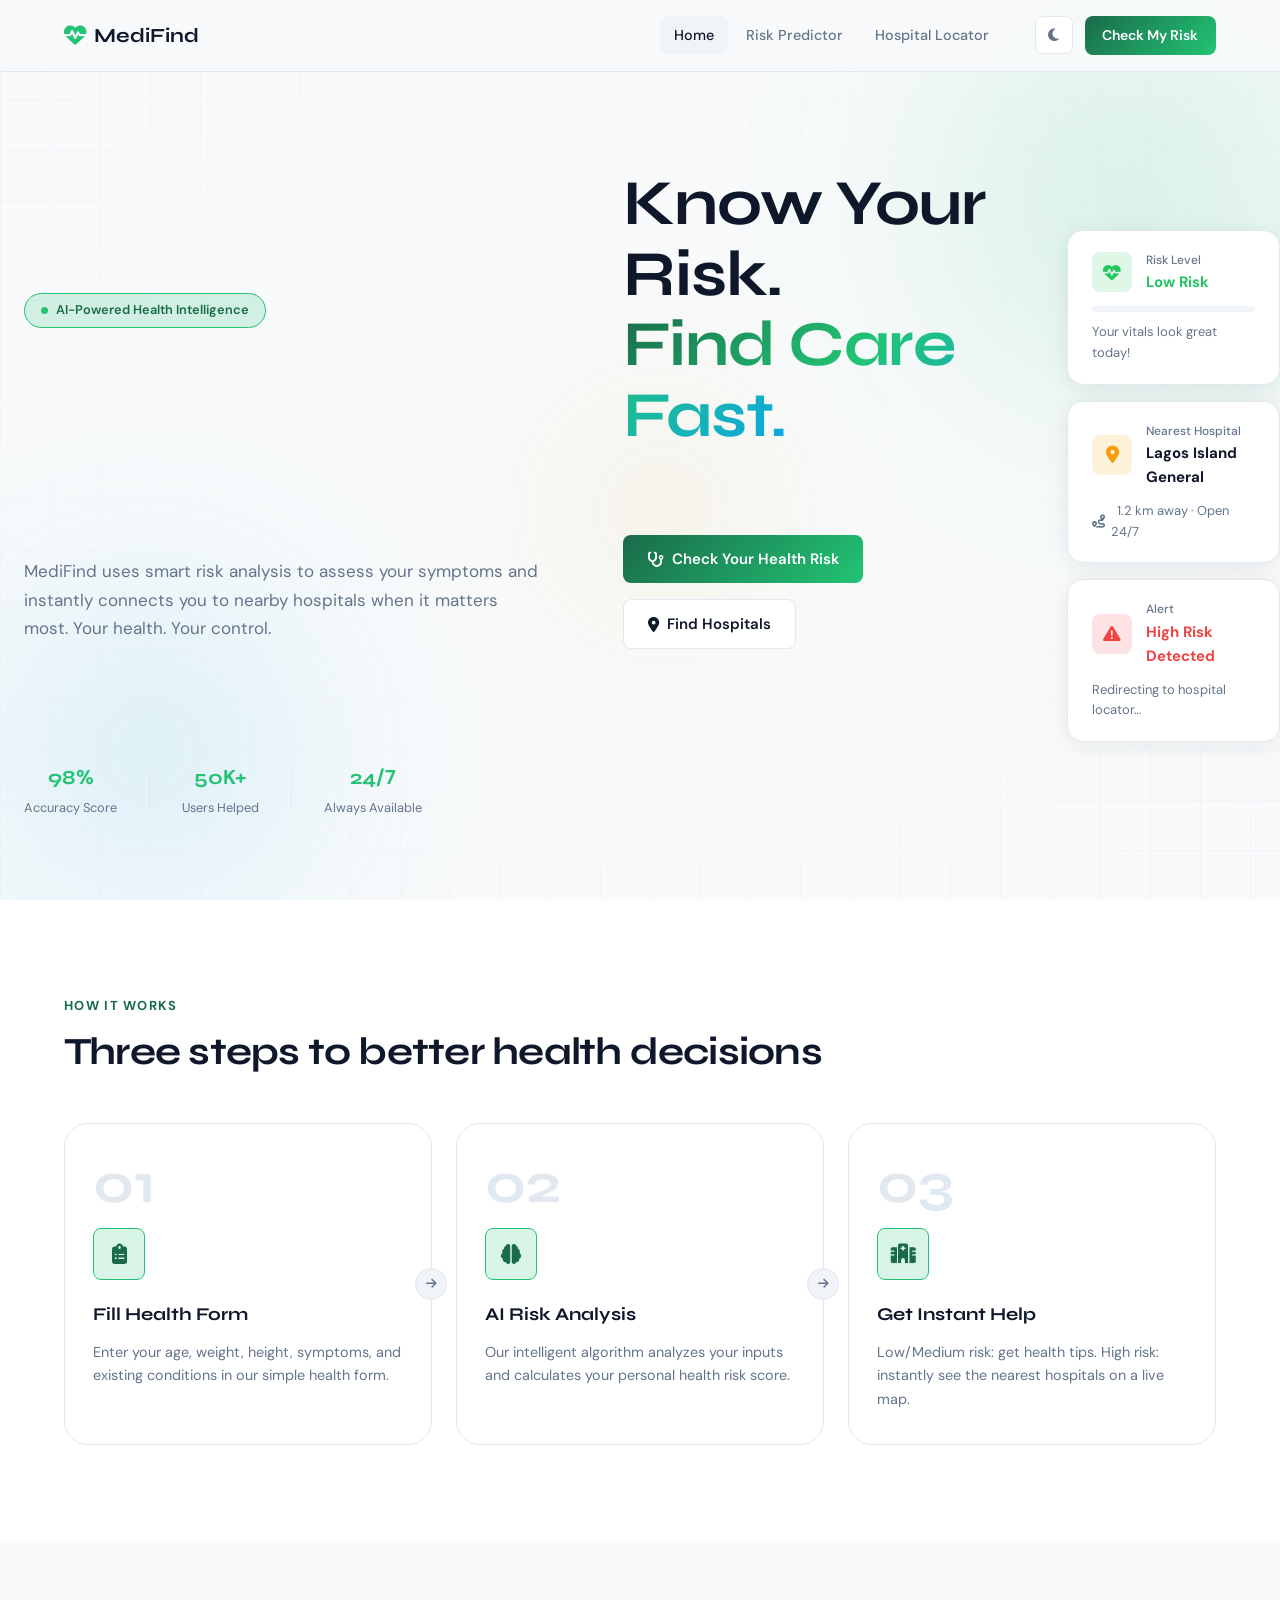
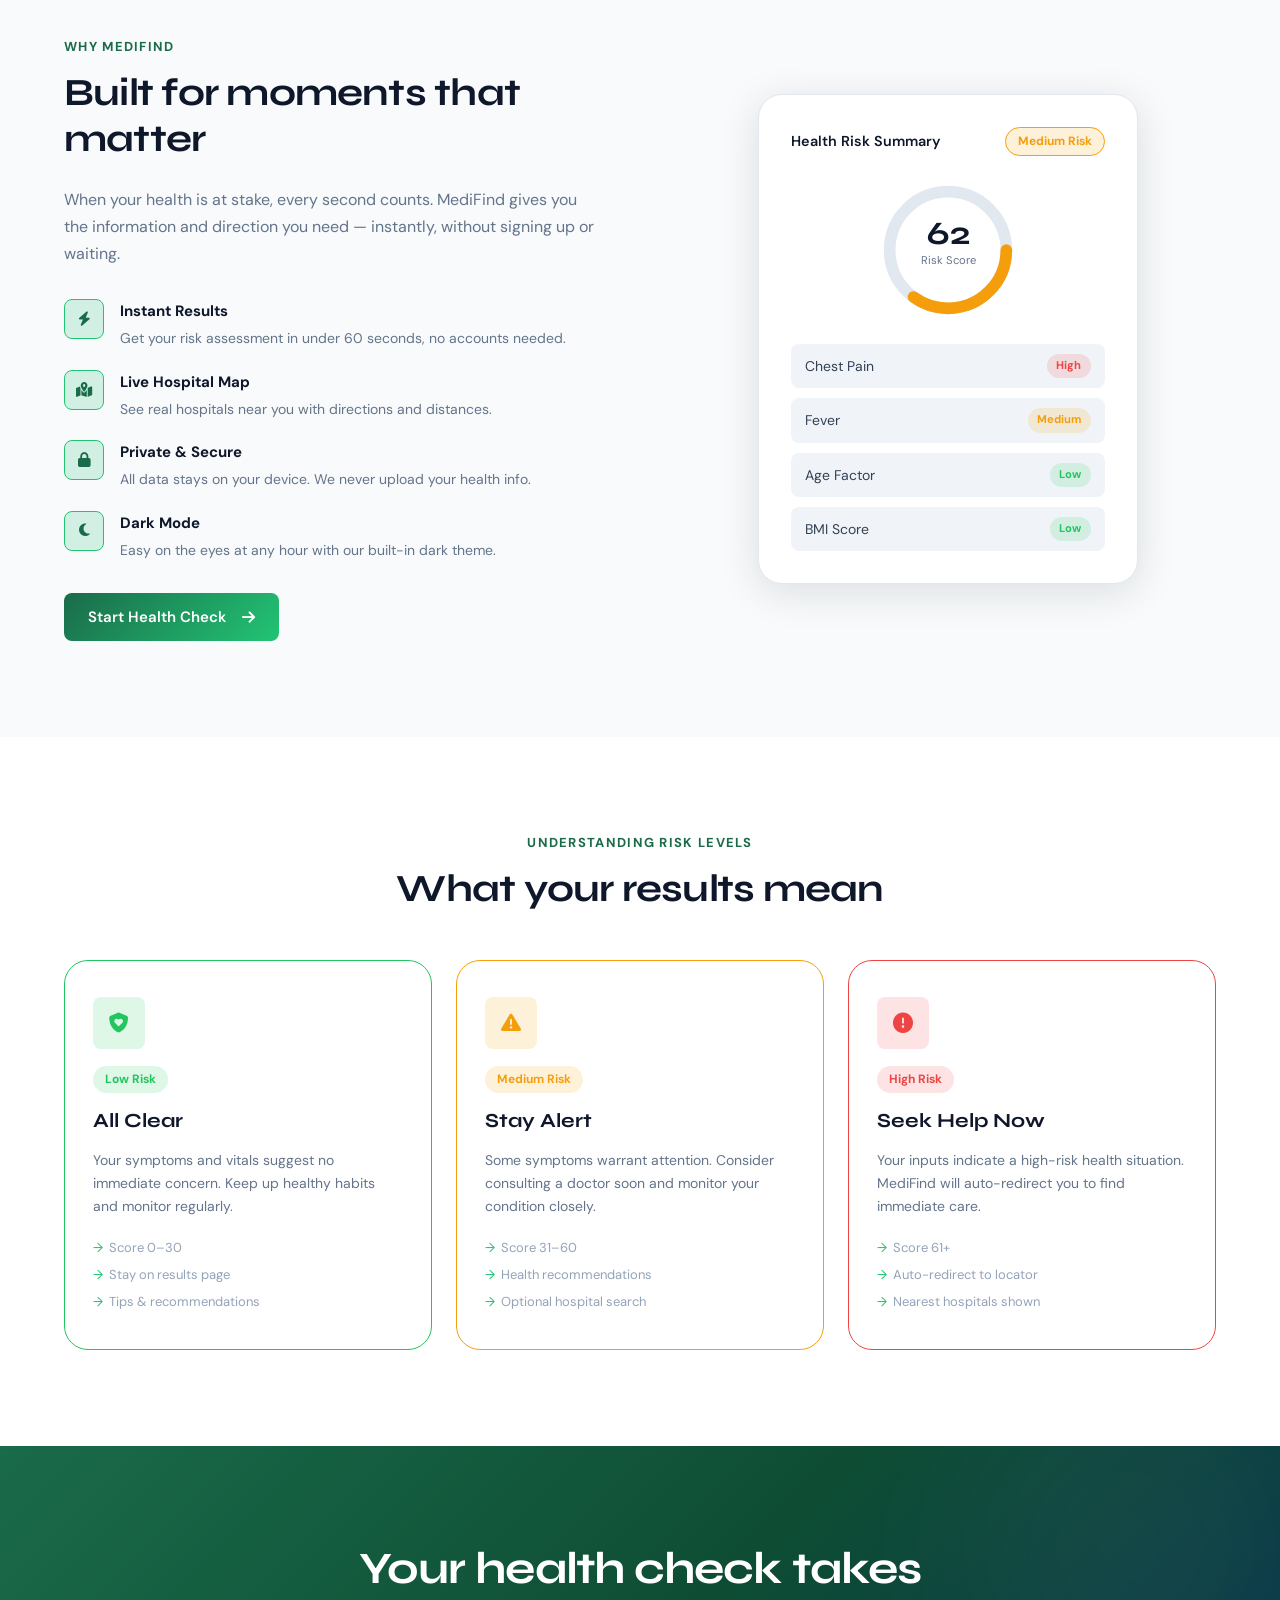
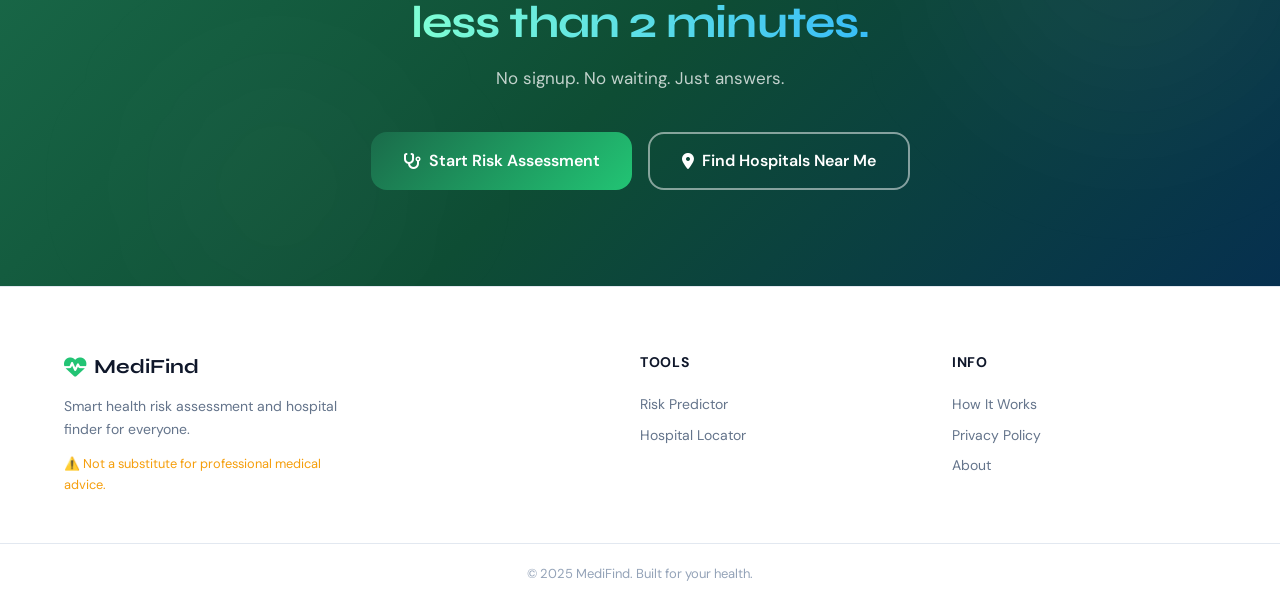
==== index.html @ 3f75335e "initial commit" ====
<!DOCTYPE html>
<html lang="en">
<head>
  <meta charset="UTF-8" />
  <meta name="viewport" content="width=device-width, initial-scale=1.0"/>
  <title>MediFind — Know Your Risk. Find Care Fast.</title>
  <link rel="shortcut icon" href="./assets/heart.svg" type="image/x-icon">
  <link rel="stylesheet" href="style.css" />
  <link href="https://fonts.googleapis.com/css2?family=Clash+Display:wght@400;500;600;700&family=Syne:wght@400;500;700&family=DM+Sans:ital,wght@0,300;0,400;0,500;1,300&display=swap" rel="stylesheet"/>
  <link rel="stylesheet" href="https://cdnjs.cloudflare.com/ajax/libs/font-awesome/6.5.0/css/all.min.css"/>
</head>
<body class="home-page" data-theme="light">

  <!-- Preloader -->
  <div id="preloader">
    <div class="preloader-inner">
      <div class="pulse-ring"></div>
      <div class="pulse-ring delay-1"></div>
      <div class="pulse-ring delay-2"></div>
      <div class="preloader-icon">
        <i class="fas fa-heartbeat"></i>
      </div>
      <p class="preloader-text">MediFind</p>
    </div>
  </div>

  <!-- Navigation -->
  <nav class="navbar" id="navbar">
    <div class="nav-container">
      <a href="index.html" class="nav-logo">
        <i class="fas fa-heartbeat logo-icon"></i>
        <span>MediFind</span>
      </a>
      <div class="nav-links">
        <a href="index.html" class="nav-link active">Home</a>
        <a href="predictor.html" class="nav-link">Risk Predictor</a>
        <a href="locator.html" class="nav-link">Hospital Locator</a>
      </div>
      <div class="nav-actions">
        <button class="theme-toggle" id="themeToggle" aria-label="Toggle theme">
          <i class="fas fa-moon" id="themeIcon"></i>
        </button>
        <a href="predictor.html" class="btn-nav">Check My Risk</a>
        <button class="hamburger" id="hamburger">
          <span></span><span></span><span></span>
        </button>
      </div>
    </div>
    <!-- Mobile Menu -->
    <div class="mobile-menu" id="mobileMenu">
      <a href="index.html" class="mobile-link">Home</a>
      <a href="predictor.html" class="mobile-link">Risk Predictor</a>
      <a href="locator.html" class="mobile-link">Hospital Locator</a>
      <a href="predictor.html" class="btn-nav mobile-btn">Check My Risk</a>
    </div>
  </nav>

  <!-- Hero Section -->
  <section class="hero">
    <div class="hero-bg">
      <div class="blob blob-1"></div>
      <div class="blob blob-2"></div>
      <div class="blob blob-3"></div>
      <div class="grid-overlay"></div>
    </div>
    <div class="hero-container">
      <div class="hero-badge reveal-up">
        <span class="badge-dot"></span>
        AI-Powered Health Intelligence
      </div>
      <h1 class="hero-title reveal-up delay-1">
        Know Your Risk.<br/>
        <span class="gradient-text">Find Care Fast.</span>
      </h1>
      <p class="hero-subtitle reveal-up delay-2">
        MediFind uses smart risk analysis to assess your symptoms and
        instantly connects you to nearby hospitals when it matters most.
        Your health. Your control.
      </p>
      <div class="hero-ctas reveal-up delay-3">
        <a href="predictor.html" class="btn-primary">
          <i class="fas fa-stethoscope"></i>
          Check Your Health Risk
        </a>
        <a href="locator.html" class="btn-secondary">
          <i class="fas fa-map-marker-alt"></i>
          Find Hospitals
        </a>
      </div>
      <div class="hero-stats reveal-up delay-4">
        <div class="stat">
          <span class="stat-num" data-target="98">0</span><span>%</span>
          <p>Accuracy Score</p>
        </div>
        <div class="stat-divider"></div>
        <div class="stat">
          <span class="stat-num" data-target="50">0</span><span>K+</span>
          <p>Users Helped</p>
        </div>
        <div class="stat-divider"></div>
        <div class="stat">
          <span class="stat-num" data-target="24">0</span><span>/7</span>
          <p>Always Available</p>
        </div>
      </div>
    </div>
    <div class="hero-visual reveal-right">
      <div class="health-card floating">
        <div class="hc-header">
          <div class="hc-icon green"><i class="fas fa-heart-pulse"></i></div>
          <div>
            <p class="hc-label">Risk Level</p>
            <p class="hc-value green-text">Low Risk</p>
          </div>
        </div>
        <div class="hc-bar"><div class="hc-fill green-bg" style="width:22%"></div></div>
        <p class="hc-sub">Your vitals look great today!</p>
      </div>
      <div class="health-card floating delay-2" style="margin-top:1rem;">
        <div class="hc-header">
          <div class="hc-icon orange"><i class="fas fa-location-dot"></i></div>
          <div>
            <p class="hc-label">Nearest Hospital</p>
            <p class="hc-value">Lagos Island General</p>
          </div>
        </div>
        <p class="hc-sub"><i class="fas fa-route"></i>&nbsp; 1.2 km away · Open 24/7</p>
      </div>
      <div class="health-card floating delay-4" style="margin-top:1rem;">
        <div class="hc-header">
          <div class="hc-icon red"><i class="fas fa-triangle-exclamation"></i></div>
          <div>
            <p class="hc-label">Alert</p>
            <p class="hc-value red-text">High Risk Detected</p>
          </div>
        </div>
        <p class="hc-sub">Redirecting to hospital locator…</p>
      </div>
    </div>
  </section>

  <!-- How It Works -->
  <section class="section how-it-works">
    <div class="section-container">
      <div class="section-label reveal-up">How It Works</div>
      <h2 class="section-title reveal-up delay-1">Three steps to better health decisions</h2>
      <div class="steps-grid">
        <div class="step-card reveal-up delay-1">
          <div class="step-num">01</div>
          <div class="step-icon"><i class="fas fa-clipboard-list"></i></div>
          <h3>Fill Health Form</h3>
          <p>Enter your age, weight, height, symptoms, and existing conditions in our simple health form.</p>
          <div class="step-arrow"><i class="fas fa-arrow-right"></i></div>
        </div>
        <div class="step-card reveal-up delay-2">
          <div class="step-num">02</div>
          <div class="step-icon"><i class="fas fa-brain"></i></div>
          <h3>AI Risk Analysis</h3>
          <p>Our intelligent algorithm analyzes your inputs and calculates your personal health risk score.</p>
          <div class="step-arrow"><i class="fas fa-arrow-right"></i></div>
        </div>
        <div class="step-card reveal-up delay-3">
          <div class="step-num">03</div>
          <div class="step-icon"><i class="fas fa-hospital"></i></div>
          <h3>Get Instant Help</h3>
          <p>Low/Medium risk: get health tips. High risk: instantly see the nearest hospitals on a live map.</p>
        </div>
      </div>
    </div>
  </section>

  <!-- Features Section -->
  <section class="section features">
    <div class="section-container">
      <div class="features-grid">
        <div class="features-text reveal-left">
          <div class="section-label">Why MediFind</div>
          <h2 class="section-title">Built for moments that matter</h2>
          <p class="features-desc">When your health is at stake, every second counts. MediFind gives you the information and direction you need — instantly, without signing up or waiting.</p>
          <div class="feature-list">
            <div class="feature-item">
              <div class="fi-icon"><i class="fas fa-bolt"></i></div>
              <div>
                <h4>Instant Results</h4>
                <p>Get your risk assessment in under 60 seconds, no accounts needed.</p>
              </div>
            </div>
            <div class="feature-item">
              <div class="fi-icon"><i class="fas fa-map-marked-alt"></i></div>
              <div>
                <h4>Live Hospital Map</h4>
                <p>See real hospitals near you with directions and distances.</p>
              </div>
            </div>
            <div class="feature-item">
              <div class="fi-icon"><i class="fas fa-lock"></i></div>
              <div>
                <h4>Private & Secure</h4>
                <p>All data stays on your device. We never upload your health info.</p>
              </div>
            </div>
            <div class="feature-item">
              <div class="fi-icon"><i class="fas fa-moon"></i></div>
              <div>
                <h4>Dark Mode</h4>
                <p>Easy on the eyes at any hour with our built-in dark theme.</p>
              </div>
            </div>
          </div>
          <a href="predictor.html" class="btn-primary" style="margin-top:2rem;display:inline-flex;">
            Start Health Check <i class="fas fa-arrow-right" style="margin-left:8px;"></i>
          </a>
        </div>
        <div class="features-visual reveal-right">
          <div class="risk-preview">
            <div class="rp-header">
              <span>Health Risk Summary</span>
              <span class="rp-badge medium">Medium Risk</span>
            </div>
            <div class="rp-score">
              <svg viewBox="0 0 120 120" class="gauge-svg">
                <circle cx="60" cy="60" r="50" fill="none" stroke="var(--border)" stroke-width="10"/>
                <circle cx="60" cy="60" r="50" fill="none" stroke="var(--orange)" stroke-width="10"
                  stroke-dasharray="188 314" stroke-dashoffset="78" stroke-linecap="round"/>
                <text x="60" y="55" text-anchor="middle" class="gauge-num" fill="var(--text)">62</text>
                <text x="60" y="72" text-anchor="middle" class="gauge-label-sm" fill="var(--muted)">Risk Score</text>
              </svg>
            </div>
            <div class="rp-items">
              <div class="rp-item">
                <span>Chest Pain</span><span class="tag red">High</span>
              </div>
              <div class="rp-item">
                <span>Fever</span><span class="tag orange">Medium</span>
              </div>
              <div class="rp-item">
                <span>Age Factor</span><span class="tag green">Low</span>
              </div>
              <div class="rp-item">
                <span>BMI Score</span><span class="tag green">Low</span>
              </div>
            </div>
          </div>
        </div>
      </div>
    </div>
  </section>

  <!-- Risk Levels Section -->
  <section class="section risk-section">
    <div class="section-container">
      <div class="section-label reveal-up" style="text-align:center;">Understanding Risk Levels</div>
      <h2 class="section-title reveal-up delay-1" style="text-align:center;">What your results mean</h2>
      <div class="risk-cards">
        <div class="risk-card green-card reveal-up delay-1">
          <div class="rc-icon"><i class="fas fa-shield-heart"></i></div>
          <div class="rc-badge green">Low Risk</div>
          <h3>All Clear</h3>
          <p>Your symptoms and vitals suggest no immediate concern. Keep up healthy habits and monitor regularly.</p>
          <ul>
            <li>Score 0–30</li>
            <li>Stay on results page</li>
            <li>Tips & recommendations</li>
          </ul>
        </div>
        <div class="risk-card orange-card reveal-up delay-2">
          <div class="rc-icon"><i class="fas fa-triangle-exclamation"></i></div>
          <div class="rc-badge orange">Medium Risk</div>
          <h3>Stay Alert</h3>
          <p>Some symptoms warrant attention. Consider consulting a doctor soon and monitor your condition closely.</p>
          <ul>
            <li>Score 31–60</li>
            <li>Health recommendations</li>
            <li>Optional hospital search</li>
          </ul>
        </div>
        <div class="risk-card red-card reveal-up delay-3">
          <div class="rc-icon"><i class="fas fa-circle-exclamation"></i></div>
          <div class="rc-badge red">High Risk</div>
          <h3>Seek Help Now</h3>
          <p>Your inputs indicate a high-risk health situation. MediFind will auto-redirect you to find immediate care.</p>
          <ul>
            <li>Score 61+</li>
            <li>Auto-redirect to locator</li>
            <li>Nearest hospitals shown</li>
          </ul>
        </div>
      </div>
    </div>
  </section>

  <!-- CTA Banner -->
  <section class="cta-banner reveal-up">
    <div class="cta-bg">
      <div class="blob blob-cta1"></div>
      <div class="blob blob-cta2"></div>
    </div>
    <div class="cta-container">
      <h2>Your health check takes<br/><span class="gradient-text">less than 2 minutes.</span></h2>
      <p>No signup. No waiting. Just answers.</p>
      <div class="cta-buttons">
        <a href="predictor.html" class="btn-primary large">
          <i class="fas fa-stethoscope"></i> Start Risk Assessment
        </a>
        <a href="locator.html" class="btn-outline large">
          <i class="fas fa-map-marker-alt"></i> Find Hospitals Near Me
        </a>
      </div>
    </div>
  </section>

  <!-- Footer -->
  <footer class="footer">
    <div class="footer-container">
      <div class="footer-brand">
        <a href="index.html" class="nav-logo">
          <i class="fas fa-heartbeat logo-icon"></i>
          <span>MediFind</span>
        </a>
        <p>Smart health risk assessment and hospital finder for everyone.</p>
        <p class="footer-disclaimer">⚠️ Not a substitute for professional medical advice.</p>
      </div>
      <div class="footer-links">
        <h4>Tools</h4>
        <a href="predictor.html">Risk Predictor</a>
        <a href="locator.html">Hospital Locator</a>
      </div>
      <div class="footer-links">
        <h4>Info</h4>
        <a href="#">How It Works</a>
        <a href="#">Privacy Policy</a>
        <a href="#">About</a>
      </div>
    </div>
    <div class="footer-bottom">
      <p>© 2025 MediFind. Built for your health.</p>
    </div>
  </footer>

  <script src="script.js"></script>
</body>
</html>
---- style.css ----
/* =============================================
   MediFind — GLOBAL STYLES
   ============================================= */

/* --- Google Fonts Fallback --- */
@import url('https://fonts.googleapis.com/css2?family=Syne:wght@400;500;700&family=DM+Sans:ital,wght@0,300;0,400;0,500;1,300&display=swap');

/* --- CSS Variables --- */
:root {
  --primary: #1a6b4a;
  --primary-light: #22c474;
  --primary-glow: rgba(34, 196, 116, 0.18);
  --accent: #0ea5e9;
  --accent-glow: rgba(14, 165, 233, 0.15);
  --orange: #f59e0b;
  --orange-glow: rgba(245, 158, 11, 0.15);
  --red: #ef4444;
  --red-glow: rgba(239, 68, 68, 0.15);
  --green: #22c55e;
  --green-glow: rgba(34, 197, 94, 0.15);

  /* Light theme */
  --bg: #f8fafb;
  --bg2: #ffffff;
  --bg3: #f0f4f8;
  --surface: #ffffff;
  --border: #e2e8f0;
  --border-hover: #cbd5e1;
  --text: #0f172a;
  --text2: #334155;
  --muted: #64748b;
  --muted2: #94a3b8;
  --shadow: rgba(15, 23, 42, 0.08);
  --shadow-md: rgba(15, 23, 42, 0.12);
  --shadow-lg: rgba(15, 23, 42, 0.18);

  /* Typography */
  --font-display: 'Syne', sans-serif;
  --font-body: 'DM Sans', sans-serif;

  /* Spacing */
  --nav-h: 72px;
  --radius: 16px;
  --radius-sm: 8px;
  --radius-lg: 24px;
  --radius-xl: 32px;

  /* Transitions */
  --ease: cubic-bezier(0.4, 0, 0.2, 1);
  --ease-spring: cubic-bezier(0.34, 1.56, 0.64, 1);
}

[data-theme="dark"] {
  --bg: #070d14;
  --bg2: #0d1624;
  --bg3: #111d2e;
  --surface: #0d1624;
  --border: #1e2d40;
  --border-hover: #2d4260;
  --text: #f0f8ff;
  --text2: #c8d8e8;
  --muted: #7a9ab8;
  --muted2: #4a6a88;
  --shadow: rgba(0, 0, 0, 0.3);
  --shadow-md: rgba(0, 0, 0, 0.45);
  --shadow-lg: rgba(0, 0, 0, 0.6);
}

/* --- Reset --- */
*, *::before, *::after { box-sizing: border-box; margin: 0; padding: 0; }

html {
  scroll-behavior: smooth;
  font-size: 16px;
}

body {
  font-family: var(--font-body);
  background: var(--bg);
  color: var(--text);
  line-height: 1.6;
  overflow-x: hidden;
  transition: background 0.4s var(--ease), color 0.4s var(--ease);
}

img { max-width: 100%; display: block; }
a { text-decoration: none; color: inherit; }
button { cursor: pointer; font-family: var(--font-body); }
input, select, textarea { font-family: var(--font-body); }
ul { list-style: none; }

/* =============================================
   PRELOADER
   ============================================= */
#preloader {
  position: fixed;
  inset: 0;
  background: var(--bg);
  display: flex;
  align-items: center;
  justify-content: center;
  z-index: 9999;
  transition: opacity 0.5s var(--ease), visibility 0.5s var(--ease);
}

#preloader.hidden {
  opacity: 0;
  visibility: hidden;
  pointer-events: none;
}

.preloader-inner {
  display: flex;
  flex-direction: column;
  align-items: center;
  position: relative;
}

.pulse-ring {
  position: absolute;
  width: 80px;
  height: 80px;
  border-radius: 50%;
  border: 2px solid var(--primary-light);
  animation: pulseRing 2s ease-out infinite;
  opacity: 0;
}

.pulse-ring.delay-1 { animation-delay: 0.6s; }
.pulse-ring.delay-2 { animation-delay: 1.2s; }

@keyframes pulseRing {
  0% { transform: scale(0.5); opacity: 0.8; }
  100% { transform: scale(2.5); opacity: 0; }
}

.preloader-icon {
  width: 64px;
  height: 64px;
  background: linear-gradient(135deg, var(--primary), var(--primary-light));
  border-radius: 50%;
  display: flex;
  align-items: center;
  justify-content: center;
  color: white;
  font-size: 1.5rem;
  animation: heartbeat 1.2s ease-in-out infinite;
  position: relative;
  z-index: 1;
}

@keyframes heartbeat {
  0%, 100% { transform: scale(1); }
  50% { transform: scale(1.15); }
}

.preloader-text {
  margin-top: 1rem;
  font-family: var(--font-display);
  font-weight: 700;
  font-size: 1.2rem;
  color: var(--primary);
  letter-spacing: 0.05em;
}

/* =============================================
   NAVBAR
   ============================================= */
.navbar {
  position: fixed;
  top: 0;
  left: 0;
  right: 0;
  z-index: 1000;
  background: rgba(248, 250, 251, 0.85);
  backdrop-filter: blur(20px);
  -webkit-backdrop-filter: blur(20px);
  border-bottom: 1px solid var(--border);
  transition: all 0.4s var(--ease);
  height: var(--nav-h);
}

[data-theme="dark"] .navbar {
  background: rgba(7, 13, 20, 0.9);
}

.navbar.scrolled {
  box-shadow: 0 4px 24px var(--shadow-md);
}

.nav-container {
  max-width: 1200px;
  margin: 0 auto;
  padding: 0 1.5rem;
  height: 100%;
  display: flex;
  align-items: center;
  gap: 2rem;
}

.nav-logo {
  display: flex;
  align-items: center;
  gap: 0.5rem;
  font-family: var(--font-display);
  font-weight: 700;
  font-size: 1.25rem;
  color: var(--text);
  text-decoration: none;
}

.logo-icon {
  color: var(--primary-light);
  font-size: 1.4rem;
  animation: heartbeat 2s ease-in-out infinite;
}

.nav-links {
  display: flex;
  align-items: center;
  gap: 0.25rem;
  margin-left: auto;
}

.nav-link {
  padding: 0.5rem 0.875rem;
  border-radius: var(--radius-sm);
  font-size: 0.9rem;
  font-weight: 500;
  color: var(--muted);
  transition: all 0.2s var(--ease);
}

.nav-link:hover, .nav-link.active {
  color: var(--text);
  background: var(--bg3);
}

.nav-actions {
  display: flex;
  align-items: center;
  gap: 0.75rem;
}

.theme-toggle {
  width: 38px;
  height: 38px;
  border-radius: var(--radius-sm);
  border: 1px solid var(--border);
  background: var(--surface);
  color: var(--muted);
  display: flex;
  align-items: center;
  justify-content: center;
  transition: all 0.2s var(--ease);
  font-size: 0.9rem;
}

.theme-toggle:hover {
  color: var(--text);
  border-color: var(--border-hover);
  background: var(--bg3);
}

.btn-nav {
  padding: 0.5rem 1.1rem;
  background: linear-gradient(135deg, var(--primary), var(--primary-light));
  color: white;
  border-radius: var(--radius-sm);
  font-size: 0.875rem;
  font-weight: 600;
  transition: all 0.2s var(--ease);
  border: none;
  white-space: nowrap;
}

.btn-nav:hover {
  transform: translateY(-1px);
  box-shadow: 0 4px 16px var(--primary-glow);
}

.hamburger {
  display: none;
  flex-direction: column;
  gap: 4px;
  background: none;
  border: none;
  padding: 0.25rem;
}

.hamburger span {
  display: block;
  width: 22px;
  height: 2px;
  background: var(--text);
  border-radius: 2px;
  transition: all 0.3s var(--ease);
}

.hamburger.open span:nth-child(1) { transform: translateY(6px) rotate(45deg); }
.hamburger.open span:nth-child(2) { opacity: 0; }
.hamburger.open span:nth-child(3) { transform: translateY(-6px) rotate(-45deg); }

.mobile-menu {
  display: none;
  flex-direction: column;
  gap: 0.25rem;
  padding: 1rem 1.5rem 1.5rem;
  background: var(--surface);
  border-top: 1px solid var(--border);
  max-height: 0;
  overflow: hidden;
  transition: max-height 0.4s var(--ease);
}

.mobile-menu.open {
  max-height: 400px;
}

.mobile-link {
  padding: 0.75rem 0.875rem;
  border-radius: var(--radius-sm);
  font-weight: 500;
  color: var(--muted);
  transition: all 0.2s;
}

.mobile-link:hover { color: var(--text); background: var(--bg3); }

.mobile-btn { margin-top: 0.5rem; }

/* =============================================
   BUTTONS
   ============================================= */
.btn-primary {
  display: inline-flex;
  align-items: center;
  gap: 0.5rem;
  padding: 0.75rem 1.5rem;
  background: linear-gradient(135deg, var(--primary), var(--primary-light));
  color: white;
  border-radius: var(--radius-sm);
  font-weight: 600;
  font-size: 0.9375rem;
  border: none;
  transition: all 0.25s var(--ease);
  cursor: pointer;
  text-decoration: none;
  white-space: nowrap;
}

.btn-primary:hover {
  transform: translateY(-2px);
  box-shadow: 0 8px 28px var(--primary-glow);
}

.btn-primary.large { padding: 0.875rem 2rem; font-size: 1rem; border-radius: var(--radius); }

.btn-secondary {
  display: inline-flex;
  align-items: center;
  gap: 0.5rem;
  padding: 0.75rem 1.5rem;
  background: var(--surface);
  color: var(--text);
  border-radius: var(--radius-sm);
  font-weight: 600;
  font-size: 0.9375rem;
  border: 1.5px solid var(--border);
  transition: all 0.25s var(--ease);
  cursor: pointer;
  text-decoration: none;
  white-space: nowrap;
}

.btn-secondary:hover {
  border-color: var(--primary-light);
  color: var(--primary);
  transform: translateY(-1px);
  background: var(--primary-glow);
}

.btn-outline {
  display: inline-flex;
  align-items: center;
  gap: 0.5rem;
  padding: 0.75rem 1.5rem;
  background: transparent;
  color: white;
  border-radius: var(--radius-sm);
  font-weight: 600;
  font-size: 0.9375rem;
  border: 2px solid rgba(255,255,255,0.5);
  transition: all 0.25s var(--ease);
  cursor: pointer;
  text-decoration: none;
  white-space: nowrap;
}

.btn-outline:hover {
  background: rgba(255,255,255,0.12);
  border-color: white;
}

.btn-outline.large { padding: 0.875rem 2rem; font-size: 1rem; border-radius: var(--radius); }

/* =============================================
   HERO (HOME)
   ============================================= */
.hero {
  min-height: 100vh;
  padding-top: var(--nav-h);
  display: flex;
  align-items: center;
  position: relative;
  overflow: hidden;
}

.hero-bg {
  position: absolute;
  inset: 0;
  z-index: 0;
}

.blob {
  position: absolute;
  border-radius: 50%;
  filter: blur(80px);
  animation: blobMove 8s ease-in-out infinite;
  pointer-events: none;
}

.blob-1 {
  width: 600px; height: 600px;
  background: radial-gradient(circle, var(--primary-glow) 0%, transparent 70%);
  top: -100px; right: -150px;
}

.blob-2 {
  width: 500px; height: 500px;
  background: radial-gradient(circle, var(--accent-glow) 0%, transparent 70%);
  bottom: -100px; left: -100px;
  animation-delay: -4s;
}

.blob-3 {
  width: 300px; height: 300px;
  background: radial-gradient(circle, var(--orange-glow) 0%, transparent 70%);
  top: 40%; left: 40%;
  animation-delay: -2s;
}

@keyframes blobMove {
  0%, 100% { transform: translate(0, 0) scale(1); }
  33% { transform: translate(20px, -15px) scale(1.05); }
  66% { transform: translate(-15px, 20px) scale(0.95); }
}

.grid-overlay {
  position: absolute;
  inset: 0;
  background-image:
    linear-gradient(var(--border) 1px, transparent 1px),
    linear-gradient(90deg, var(--border) 1px, transparent 1px);
  background-size: 50px 50px;
  opacity: 0.4;
  mask-image: radial-gradient(ellipse at center, transparent 30%, black 100%);
}

.hero-container {
  max-width: 1200px;
  margin: 0 auto;
  padding: 5rem 1.5rem 4rem;
  position: relative;
  z-index: 1;
  display: grid;
  grid-template-columns: 1fr 420px;
  gap: 4rem;
  align-items: center;
  width: 100%;
}

.hero-badge {
  display: inline-flex;
  align-items: center;
  gap: 0.5rem;
  padding: 0.4rem 1rem;
  border: 1px solid var(--primary-light);
  background: var(--primary-glow);
  border-radius: 100px;
  font-size: 0.8rem;
  font-weight: 600;
  color: var(--primary);
  margin-bottom: 1.25rem;
  width: fit-content;
}

[data-theme="dark"] .hero-badge { color: var(--primary-light); }

.badge-dot {
  width: 7px;
  height: 7px;
  border-radius: 50%;
  background: var(--primary-light);
  animation: pulse-dot 2s ease-in-out infinite;
}

@keyframes pulse-dot {
  0%, 100% { opacity: 1; transform: scale(1); }
  50% { opacity: 0.6; transform: scale(1.3); }
}

.hero-title {
  font-family: var(--font-display);
  font-size: clamp(2.5rem, 5vw, 4.5rem);
  font-weight: 700;
  line-height: 1.1;
  letter-spacing: -0.02em;
  margin-bottom: 1.25rem;
  color: var(--text);
}

.gradient-text {
  background: linear-gradient(135deg, var(--primary), var(--primary-light), var(--accent));
  -webkit-background-clip: text;
  -webkit-text-fill-color: transparent;
  background-clip: text;
}

.hero-subtitle {
  font-size: 1.0625rem;
  color: var(--muted);
  max-width: 520px;
  line-height: 1.7;
  margin-bottom: 2rem;
}

.hero-ctas {
  display: flex;
  gap: 1rem;
  flex-wrap: wrap;
  margin-bottom: 3rem;
}

.hero-stats {
  display: flex;
  align-items: center;
  gap: 2rem;
}

.stat { text-align: center; }

.stat-num {
  font-family: var(--font-display);
  font-size: 2rem;
  font-weight: 700;
  color: var(--primary);
}

.stat span { font-size: 1.25rem; font-weight: 700; color: var(--primary-light); }
.stat p { font-size: 0.8rem; color: var(--muted); margin-top: 0.25rem; }

.stat-divider {
  width: 1px;
  height: 40px;
  background: var(--border);
}

/* Hero Visual */
.hero-visual {
  display: flex;
  flex-direction: column;
  gap: 0;
}

.health-card {
  background: var(--surface);
  border: 1px solid var(--border);
  border-radius: var(--radius);
  padding: 1.25rem 1.5rem;
  box-shadow: 0 4px 24px var(--shadow);
  transition: all 0.3s var(--ease);
}

.health-card:hover { transform: translateY(-3px); box-shadow: 0 12px 40px var(--shadow-md); }

.floating {
  animation: floatCard 6s ease-in-out infinite;
}

.floating.delay-2 { animation-delay: -2s; }
.floating.delay-4 { animation-delay: -4s; }

@keyframes floatCard {
  0%, 100% { transform: translateY(0); }
  50% { transform: translateY(-8px); }
}

.hc-header {
  display: flex;
  align-items: center;
  gap: 0.875rem;
  margin-bottom: 0.75rem;
}

.hc-icon {
  width: 40px;
  height: 40px;
  border-radius: var(--radius-sm);
  display: flex;
  align-items: center;
  justify-content: center;
  font-size: 1.1rem;
  flex-shrink: 0;
}

.hc-icon.green { background: var(--green-glow); color: var(--green); }
.hc-icon.orange { background: var(--orange-glow); color: var(--orange); }
.hc-icon.red { background: var(--red-glow); color: var(--red); }

.hc-label { font-size: 0.75rem; color: var(--muted); font-weight: 500; }
.hc-value { font-weight: 700; font-size: 0.9375rem; color: var(--text); }
.hc-value.green-text { color: var(--green); }
.hc-value.red-text { color: var(--red); }

.hc-bar {
  height: 6px;
  background: var(--bg3);
  border-radius: 3px;
  overflow: hidden;
  margin-bottom: 0.625rem;
}

.hc-bar-fill {
  height: 100%;
  border-radius: 3px;
  transition: width 1s var(--ease);
}

.hc-fill.green-bg { background: linear-gradient(90deg, var(--green), var(--primary-light)); }

.hc-sub {
  font-size: 0.8125rem;
  color: var(--muted);
  display: flex;
  align-items: center;
  gap: 0.375rem;
}

/* =============================================
   SECTIONS / LAYOUT
   ============================================= */
.section { padding: 6rem 0; }

.section-container {
  max-width: 1200px;
  margin: 0 auto;
  padding: 0 1.5rem;
}

.section-label {
  font-size: 0.8125rem;
  font-weight: 700;
  letter-spacing: 0.1em;
  text-transform: uppercase;
  color: var(--primary);
  margin-bottom: 0.75rem;
}

.section-title {
  font-family: var(--font-display);
  font-size: clamp(1.75rem, 3vw, 2.75rem);
  font-weight: 700;
  letter-spacing: -0.02em;
  line-height: 1.2;
  margin-bottom: 1.5rem;
  color: var(--text);
}

/* How It Works */
.how-it-works { background: var(--bg2); }

.steps-grid {
  display: grid;
  grid-template-columns: repeat(3, 1fr);
  gap: 1.5rem;
  margin-top: 3rem;
  position: relative;
}

.step-card {
  background: var(--surface);
  border: 1px solid var(--border);
  border-radius: var(--radius-lg);
  padding: 2rem 1.75rem;
  position: relative;
  transition: all 0.3s var(--ease);
}

.step-card:hover {
  transform: translateY(-4px);
  box-shadow: 0 16px 48px var(--shadow-md);
  border-color: var(--primary-light);
}

.step-num {
  font-family: var(--font-display);
  font-size: 3.5rem;
  font-weight: 700;
  color: var(--border);
  line-height: 1;
  margin-bottom: 1rem;
}

.step-icon {
  width: 52px;
  height: 52px;
  background: linear-gradient(135deg, var(--primary-glow), var(--primary-glow));
  border: 1px solid var(--primary-light);
  border-radius: var(--radius-sm);
  display: flex;
  align-items: center;
  justify-content: center;
  font-size: 1.25rem;
  color: var(--primary);
  margin-bottom: 1.25rem;
}

.step-card h3 {
  font-family: var(--font-display);
  font-size: 1.125rem;
  font-weight: 700;
  margin-bottom: 0.75rem;
  color: var(--text);
}

.step-card p { font-size: 0.9rem; color: var(--muted); line-height: 1.65; }

.step-arrow {
  position: absolute;
  right: -1rem;
  top: 50%;
  transform: translateY(-50%);
  width: 2rem;
  height: 2rem;
  background: var(--bg3);
  border: 1px solid var(--border);
  border-radius: 50%;
  display: flex;
  align-items: center;
  justify-content: center;
  font-size: 0.75rem;
  color: var(--muted);
  z-index: 2;
}

/* Features Section */
.features { background: var(--bg); }

.features-grid {
  display: grid;
  grid-template-columns: 1fr 1fr;
  gap: 5rem;
  align-items: center;
}

.features-desc {
  color: var(--muted);
  line-height: 1.7;
  margin-bottom: 2rem;
  font-size: 1rem;
}

.feature-list { display: flex; flex-direction: column; gap: 1.25rem; }

.feature-item {
  display: flex;
  gap: 1rem;
  align-items: flex-start;
}

.fi-icon {
  width: 40px;
  height: 40px;
  border-radius: var(--radius-sm);
  background: var(--primary-glow);
  border: 1px solid var(--primary-light);
  display: flex;
  align-items: center;
  justify-content: center;
  color: var(--primary);
  font-size: 0.9rem;
  flex-shrink: 0;
}

[data-theme="dark"] .fi-icon { color: var(--primary-light); }

.feature-item h4 {
  font-weight: 700;
  font-size: 0.9375rem;
  margin-bottom: 0.25rem;
  color: var(--text);
}

.feature-item p { font-size: 0.875rem; color: var(--muted); }

/* Risk Preview Visual */
.features-visual { display: flex; justify-content: center; }

.risk-preview {
  background: var(--surface);
  border: 1px solid var(--border);
  border-radius: var(--radius-lg);
  padding: 2rem;
  width: 100%;
  max-width: 380px;
  box-shadow: 0 8px 40px var(--shadow-md);
}

.rp-header {
  display: flex;
  align-items: center;
  justify-content: space-between;
  margin-bottom: 1.5rem;
  font-weight: 600;
  font-size: 0.9rem;
  color: var(--text);
}

.rp-badge {
  padding: 0.25rem 0.75rem;
  border-radius: 100px;
  font-size: 0.75rem;
  font-weight: 700;
}

.rp-badge.medium { background: var(--orange-glow); color: var(--orange); border: 1px solid var(--orange); }

.rp-score { display: flex; justify-content: center; margin-bottom: 1.5rem; }

.gauge-svg { width: 140px; height: 140px; }
.gauge-num { font-family: var(--font-display); font-size: 1.75rem; font-weight: 700; }
.gauge-label-sm { font-size: 0.6rem; }

.rp-items { display: flex; flex-direction: column; gap: 0.625rem; }

.rp-item {
  display: flex;
  align-items: center;
  justify-content: space-between;
  padding: 0.625rem 0.875rem;
  background: var(--bg3);
  border-radius: var(--radius-sm);
  font-size: 0.875rem;
  color: var(--text2);
}

.tag {
  padding: 0.2rem 0.6rem;
  border-radius: 100px;
  font-size: 0.7rem;
  font-weight: 700;
}

.tag.red { background: var(--red-glow); color: var(--red); }
.tag.orange { background: var(--orange-glow); color: var(--orange); }
.tag.green { background: var(--green-glow); color: var(--green); }

/* Risk Section */
.risk-section { background: var(--bg2); }

.risk-cards {
  display: grid;
  grid-template-columns: repeat(3, 1fr);
  gap: 1.5rem;
  margin-top: 3rem;
}

.risk-card {
  border-radius: var(--radius-lg);
  padding: 2.25rem 1.75rem;
  position: relative;
  overflow: hidden;
  transition: all 0.3s var(--ease);
}

.risk-card:hover { transform: translateY(-4px); box-shadow: 0 20px 60px var(--shadow-md); }

.green-card { background: var(--surface); border: 1px solid var(--green); }
.orange-card { background: var(--surface); border: 1px solid var(--orange); }
.red-card { background: var(--surface); border: 1px solid var(--red); }

.rc-icon {
  width: 52px;
  height: 52px;
  border-radius: var(--radius-sm);
  display: flex;
  align-items: center;
  justify-content: center;
  font-size: 1.25rem;
  margin-bottom: 1rem;
}

.green-card .rc-icon { background: var(--green-glow); color: var(--green); }
.orange-card .rc-icon { background: var(--orange-glow); color: var(--orange); }
.red-card .rc-icon { background: var(--red-glow); color: var(--red); }

.rc-badge {
  display: inline-flex;
  padding: 0.25rem 0.75rem;
  border-radius: 100px;
  font-size: 0.75rem;
  font-weight: 700;
  margin-bottom: 0.75rem;
}

.rc-badge.green { background: var(--green-glow); color: var(--green); }
.rc-badge.orange { background: var(--orange-glow); color: var(--orange); }
.rc-badge.red { background: var(--red-glow); color: var(--red); }

.risk-card h3 {
  font-family: var(--font-display);
  font-size: 1.25rem;
  font-weight: 700;
  margin-bottom: 0.75rem;
  color: var(--text);
}

.risk-card p { font-size: 0.875rem; color: var(--muted); line-height: 1.65; margin-bottom: 1.25rem; }

.risk-card ul { display: flex; flex-direction: column; gap: 0.375rem; }

.risk-card li {
  font-size: 0.8125rem;
  color: var(--muted2);
  padding-left: 1rem;
  position: relative;
}

.risk-card li::before {
  content: "→";
  position: absolute;
  left: 0;
  color: var(--primary-light);
}

/* CTA Banner */
.cta-banner {
  padding: 6rem 1.5rem;
  position: relative;
  overflow: hidden;
  background: linear-gradient(135deg, var(--primary) 0%, #0e4d34 50%, #06304f 100%);
  text-align: center;
}

.cta-bg { position: absolute; inset: 0; }
.blob-cta1 {
  width: 400px; height: 400px;
  background: radial-gradient(circle, rgba(255,255,255,0.06), transparent);
  top: -100px; right: -50px;
}
.blob-cta2 {
  width: 300px; height: 300px;
  background: radial-gradient(circle, rgba(255,255,255,0.04), transparent);
  bottom: -50px; left: 10%;
}

.cta-container {
  position: relative;
  z-index: 1;
  max-width: 700px;
  margin: 0 auto;
}

.cta-container h2 {
  font-family: var(--font-display);
  font-size: clamp(1.75rem, 3.5vw, 3rem);
  font-weight: 700;
  color: white;
  line-height: 1.2;
  margin-bottom: 1rem;
  letter-spacing: -0.02em;
}

.cta-container .gradient-text {
  background: linear-gradient(90deg, #7fffd4, #38bdf8);
  -webkit-background-clip: text;
  -webkit-text-fill-color: transparent;
  background-clip: text;
}

.cta-container p { color: rgba(255,255,255,0.75); margin-bottom: 2.5rem; font-size: 1.0625rem; }

.cta-buttons { display: flex; gap: 1rem; justify-content: center; flex-wrap: wrap; }

/* Footer */
.footer {
  background: var(--bg2);
  border-top: 1px solid var(--border);
  padding: 4rem 0 0;
}

.footer-container {
  max-width: 1200px;
  margin: 0 auto;
  padding: 0 1.5rem 3rem;
  display: grid;
  grid-template-columns: 2fr 1fr 1fr;
  gap: 3rem;
}

.footer-brand p {
  font-size: 0.875rem;
  color: var(--muted);
  margin-top: 0.75rem;
  max-width: 280px;
  line-height: 1.65;
}

.footer-disclaimer {
  font-size: 0.8rem !important;
  color: var(--orange) !important;
  margin-top: 0.75rem !important;
}

.footer-links h4 {
  font-weight: 700;
  font-size: 0.875rem;
  color: var(--text);
  margin-bottom: 1rem;
  text-transform: uppercase;
  letter-spacing: 0.05em;
}

.footer-links a {
  display: block;
  font-size: 0.875rem;
  color: var(--muted);
  padding: 0.25rem 0;
  transition: color 0.2s;
}

.footer-links a:hover { color: var(--primary-light); }

.footer-bottom {
  border-top: 1px solid var(--border);
  padding: 1.25rem 1.5rem;
  text-align: center;
  font-size: 0.8125rem;
  color: var(--muted2);
}

/* =============================================
   PAGE HERO (inner pages)
   ============================================= */
.page-hero {
  padding: calc(var(--nav-h) + 3rem) 0 3rem;
  position: relative;
  overflow: hidden;
  background: var(--bg2);
  border-bottom: 1px solid var(--border);
}

.ph-bg { position: absolute; inset: 0; }

.ph-container {
  max-width: 1200px;
  margin: 0 auto;
  padding: 0 1.5rem;
  position: relative;
  z-index: 1;
}

.breadcrumb {
  display: flex;
  align-items: center;
  gap: 0.5rem;
  font-size: 0.8125rem;
  color: var(--muted);
  margin-bottom: 1rem;
}

.breadcrumb a { color: var(--primary); }
.breadcrumb a:hover { text-decoration: underline; }
.breadcrumb i { font-size: 0.625rem; }

.ph-title {
  font-family: var(--font-display);
  font-size: clamp(2rem, 4vw, 3.5rem);
  font-weight: 700;
  letter-spacing: -0.02em;
  line-height: 1.1;
  margin-bottom: 0.875rem;
}

.ph-sub {
  font-size: 1rem;
  color: var(--muted);
  max-width: 560px;
  line-height: 1.65;
}

/* =============================================
   PREDICTOR SECTION
   ============================================= */
.predictor-section { padding: 3rem 0 6rem; background: var(--bg); }

.predictor-container { max-width: 780px; margin: 0 auto; padding: 0 1.5rem; }

/* Saved Banner */
.saved-banner {
  display: flex;
  align-items: center;
  gap: 0.75rem;
  padding: 0.875rem 1.25rem;
  background: var(--primary-glow);
  border: 1px solid var(--primary-light);
  border-radius: var(--radius);
  margin-bottom: 2rem;
  font-size: 0.875rem;
  color: var(--text);
  flex-wrap: wrap;
}

.saved-banner i { color: var(--primary); }

.saved-view-btn {
  background: var(--primary);
  color: white;
  border: none;
  border-radius: var(--radius-sm);
  padding: 0.3rem 0.75rem;
  font-size: 0.8rem;
  font-weight: 600;
  cursor: pointer;
}

.saved-clear-btn {
  background: none;
  border: none;
  color: var(--muted);
  cursor: pointer;
  margin-left: auto;
  font-size: 0.875rem;
  padding: 0.25rem;
}

.saved-clear-btn:hover { color: var(--red); }

/* Progress Steps */
.progress-steps {
  display: flex;
  align-items: center;
  margin-bottom: 2.5rem;
  padding: 0 0.5rem;
}

.ps-step {
  display: flex;
  flex-direction: column;
  align-items: center;
  gap: 0.375rem;
  flex: 1;
}

.ps-circle {
  width: 36px;
  height: 36px;
  border-radius: 50%;
  background: var(--bg3);
  border: 2px solid var(--border);
  display: flex;
  align-items: center;
  justify-content: center;
  font-size: 0.8125rem;
  font-weight: 700;
  color: var(--muted);
  transition: all 0.4s var(--ease);
}

.ps-step.active .ps-circle {
  background: linear-gradient(135deg, var(--primary), var(--primary-light));
  border-color: var(--primary);
  color: white;
  box-shadow: 0 4px 16px var(--primary-glow);
}

.ps-step.done .ps-circle {
  background: var(--green-glow);
  border-color: var(--green);
  color: var(--green);
}

.ps-step span {
  font-size: 0.7rem;
  font-weight: 600;
  color: var(--muted);
  text-align: center;
  white-space: nowrap;
}

.ps-step.active span { color: var(--primary); }

.ps-line {
  flex: 1;
  height: 2px;
  background: var(--border);
  transition: background 0.4s var(--ease);
  align-self: flex-start;
  margin-top: 17px;
  max-width: 80px;
}

.ps-line.done { background: var(--primary-light); }

/* Form Cards */
.form-step { display: none; }
.form-step.active { display: block; }

.form-card {
  background: var(--surface);
  border: 1px solid var(--border);
  border-radius: var(--radius-xl);
  padding: 2.5rem;
  box-shadow: 0 4px 24px var(--shadow);
}

.form-card-header {
  display: flex;
  gap: 1.25rem;
  align-items: flex-start;
  margin-bottom: 2rem;
  padding-bottom: 1.5rem;
  border-bottom: 1px solid var(--border);
}

.fch-icon {
  width: 52px;
  height: 52px;
  border-radius: var(--radius);
  background: var(--primary-glow);
  border: 1px solid var(--primary-light);
  display: flex;
  align-items: center;
  justify-content: center;
  font-size: 1.25rem;
  color: var(--primary);
  flex-shrink: 0;
}

.orange-icon { background: var(--orange-glow); border-color: var(--orange); color: var(--orange); }
.red-icon { background: var(--red-glow); border-color: var(--red); color: var(--red); }

[data-theme="dark"] .fch-icon { color: var(--primary-light); }

.form-card-header h2 {
  font-family: var(--font-display);
  font-size: 1.25rem;
  font-weight: 700;
  color: var(--text);
  margin-bottom: 0.25rem;
}

.form-card-header p { font-size: 0.875rem; color: var(--muted); }

/* Form Elements */
.form-grid { display: grid; grid-template-columns: 1fr 1fr; gap: 1.5rem; }

.form-group { display: flex; flex-direction: column; gap: 0.5rem; }
.form-group.full-width { grid-column: 1 / -1; }

.form-group label {
  font-size: 0.875rem;
  font-weight: 600;
  color: var(--text2);
}

.req { color: var(--red); }

.input-wrap {
  position: relative;
  display: flex;
  align-items: center;
}

.input-icon {
  position: absolute;
  left: 0.875rem;
  color: var(--muted);
  font-size: 0.875rem;
  pointer-events: none;
}

.input-wrap input,
.select-wrap select {
  width: 100%;
  padding: 0.75rem 0.875rem 0.75rem 2.5rem;
  background: var(--bg3);
  border: 1.5px solid var(--border);
  border-radius: var(--radius-sm);
  font-size: 0.9rem;
  color: var(--text);
  transition: all 0.2s var(--ease);
  outline: none;
  appearance: none;
}

.input-wrap input:focus,
.select-wrap select:focus {
  border-color: var(--primary-light);
  background: var(--surface);
  box-shadow: 0 0 0 3px var(--primary-glow);
}

.input-wrap input:focus { box-shadow: 0 0 0 3px var(--primary-glow); }

.select-wrap { position: relative; }

.select-wrap::after {
  content: "\f078";
  font-family: "Font Awesome 6 Free";
  font-weight: 900;
  position: absolute;
  right: 0.875rem;
  top: 50%;
  transform: translateY(-50%);
  color: var(--muted);
  font-size: 0.75rem;
  pointer-events: none;
}

.field-error { font-size: 0.75rem; color: var(--red); display: none; }
.field-error.visible { display: block; }

/* Gender Options */
.gender-options {
  display: flex;
  gap: 0.75rem;
}

.gender-opt { flex: 1; cursor: pointer; }
.gender-opt input { display: none; }

.go-card {
  display: flex;
  align-items: center;
  justify-content: center;
  gap: 0.5rem;
  padding: 0.625rem;
  background: var(--bg3);
  border: 1.5px solid var(--border);
  border-radius: var(--radius-sm);
  font-size: 0.875rem;
  font-weight: 600;
  color: var(--muted);
  transition: all 0.2s var(--ease);
  cursor: pointer;
}

.gender-opt input:checked + .go-card {
  border-color: var(--primary-light);
  background: var(--primary-glow);
  color: var(--primary);
}

[data-theme="dark"] .gender-opt input:checked + .go-card { color: var(--primary-light); }

/* Activity Options */
.activity-options {
  display: flex;
  gap: 0.75rem;
}

.activity-opt { flex: 1; cursor: pointer; }
.activity-opt input { display: none; }

.ao-card {
  display: flex;
  flex-direction: column;
  align-items: center;
  gap: 0.375rem;
  padding: 0.875rem 0.5rem;
  background: var(--bg3);
  border: 1.5px solid var(--border);
  border-radius: var(--radius-sm);
  font-size: 0.75rem;
  font-weight: 600;
  color: var(--muted);
  transition: all 0.2s var(--ease);
  cursor: pointer;
  text-align: center;
}

.ao-card i { font-size: 1.125rem; }

.activity-opt input:checked + .ao-card {
  border-color: var(--accent);
  background: var(--accent-glow);
  color: var(--accent);
}

/* BMI Preview */
.bmi-preview {
  margin-top: 1.5rem;
  padding: 1.25rem 1.5rem;
  background: var(--bg3);
  border-radius: var(--radius);
  border: 1px solid var(--border);
  text-align: center;
}

.bmi-label { font-size: 0.8rem; color: var(--muted); font-weight: 600; text-transform: uppercase; letter-spacing: 0.05em; margin-bottom: 0.25rem; }
.bmi-value { font-family: var(--font-display); font-size: 2.5rem; font-weight: 700; color: var(--text); }
.bmi-category { font-weight: 700; margin-bottom: 0.875rem; font-size: 0.9rem; }

.bmi-bar-wrap { margin-top: 0.5rem; }

.bmi-bar {
  height: 8px;
  background: linear-gradient(90deg, #38bdf8, #22c55e, #f59e0b, #ef4444);
  border-radius: 4px;
  position: relative;
  margin-bottom: 0.375rem;
}

.bmi-marker {
  position: absolute;
  top: -4px;
  width: 16px;
  height: 16px;
  background: white;
  border: 2px solid var(--text);
  border-radius: 50%;
  transform: translateX(-50%);
  transition: left 0.5s var(--ease-spring);
  box-shadow: 0 2px 6px var(--shadow-md);
}

.bmi-bar-fill { display: none; }

.bmi-labels {
  display: flex;
  justify-content: space-between;
  font-size: 0.7rem;
  color: var(--muted);
}

/* Symptoms Grid */
.symptoms-grid {
  display: grid;
  grid-template-columns: repeat(3, 1fr);
  gap: 0.875rem;
  margin-bottom: 1.5rem;
}

.symptom-check { cursor: pointer; }
.symptom-check input { display: none; }

.sc-card {
  display: flex;
  flex-direction: column;
  align-items: center;
  gap: 0.375rem;
  padding: 1rem 0.75rem;
  background: var(--bg3);
  border: 1.5px solid var(--border);
  border-radius: var(--radius);
  font-size: 0.8125rem;
  font-weight: 600;
  color: var(--muted);
  transition: all 0.25s var(--ease);
  text-align: center;
  position: relative;
  overflow: hidden;
}

.sc-card i { font-size: 1.375rem; margin-bottom: 0.25rem; }

.sc-tag {
  font-size: 0.65rem;
  font-weight: 700;
  padding: 0.15rem 0.5rem;
  border-radius: 100px;
}

.sc-tag.red { background: var(--red-glow); color: var(--red); }
.sc-tag.orange { background: var(--orange-glow); color: var(--orange); }
.sc-tag.green { background: var(--green-glow); color: var(--green); }

.symptom-check input:checked + .sc-card {
  border-color: var(--primary-light);
  background: var(--primary-glow);
  color: var(--primary);
}

[data-theme="dark"] .symptom-check input:checked + .sc-card { color: var(--primary-light); }

.high-risk-sym i { color: var(--red); }
.med-risk-sym i { color: var(--orange); }
.low-risk-sym i { color: var(--green); }

.symptom-check input:checked + .sc-card i { color: var(--primary); }
[data-theme="dark"] .symptom-check input:checked + .sc-card i { color: var(--primary-light); }

/* Symptom Score Preview */
.symptom-score-preview {
  display: flex;
  align-items: center;
  gap: 0.875rem;
  padding: 0.875rem 1rem;
  background: var(--bg3);
  border-radius: var(--radius-sm);
  margin-top: 1rem;
  font-size: 0.875rem;
  font-weight: 600;
  color: var(--text2);
}

.score-bar {
  flex: 1;
  height: 8px;
  background: var(--border);
  border-radius: 4px;
  overflow: hidden;
}

.score-bar-fill {
  height: 100%;
  background: linear-gradient(90deg, var(--green), var(--orange), var(--red));
  border-radius: 4px;
  transition: width 0.5s var(--ease);
}

#symptomScoreNum { min-width: 2rem; text-align: right; }

/* Conditions Grid */
.conditions-grid {
  display: grid;
  grid-template-columns: repeat(4, 1fr);
  gap: 0.875rem;
}

.condition-check { cursor: pointer; }
.condition-check input { display: none; }

.cc-card {
  display: flex;
  flex-direction: column;
  align-items: center;
  gap: 0.375rem;
  padding: 1rem 0.75rem;
  background: var(--bg3);
  border: 1.5px solid var(--border);
  border-radius: var(--radius);
  font-size: 0.8rem;
  font-weight: 600;
  color: var(--muted);
  transition: all 0.25s var(--ease);
  text-align: center;
  cursor: pointer;
}

.cc-card i { font-size: 1.375rem; color: var(--muted); }

.condition-check input:checked + .cc-card {
  border-color: var(--red);
  background: var(--red-glow);
  color: var(--red);
}

.condition-check input:checked + .cc-card i { color: var(--red); }

/* Step Actions */
.step-actions {
  display: flex;
  align-items: center;
  justify-content: space-between;
  margin-top: 2rem;
  padding-top: 1.5rem;
  border-top: 1px solid var(--border);
}

/* Submit Button */
.submit-btn { position: relative; }
.btn-loader { position: absolute; right: 1rem; }

/* =============================================
   RESULT CARD
   ============================================= */
.result-card {
  background: var(--surface);
  border-radius: var(--radius-xl);
  overflow: hidden;
  box-shadow: 0 8px 48px var(--shadow-md);
  border: 1px solid var(--border);
}

.result-header {
  padding: 2.5rem;
  display: flex;
  flex-direction: column;
  align-items: center;
  text-align: center;
  position: relative;
}

.result-header.low { background: linear-gradient(135deg, var(--green-glow), transparent); border-bottom: 2px solid var(--green); }
.result-header.medium { background: linear-gradient(135deg, var(--orange-glow), transparent); border-bottom: 2px solid var(--orange); }
.result-header.high { background: linear-gradient(135deg, var(--red-glow), transparent); border-bottom: 2px solid var(--red); }

.result-icon {
  width: 80px;
  height: 80px;
  border-radius: 50%;
  display: flex;
  align-items: center;
  justify-content: center;
  font-size: 2rem;
  margin-bottom: 1rem;
  animation: resultIconPop 0.5s var(--ease-spring);
}

@keyframes resultIconPop {
  from { transform: scale(0); opacity: 0; }
  to { transform: scale(1); opacity: 1; }
}

.result-icon.low { background: var(--green-glow); color: var(--green); border: 2px solid var(--green); }
.result-icon.medium { background: var(--orange-glow); color: var(--orange); border: 2px solid var(--orange); }
.result-icon.high { background: var(--red-glow); color: var(--red); border: 2px solid var(--red); }

.result-badge {
  font-size: 0.75rem;
  font-weight: 700;
  padding: 0.3rem 0.875rem;
  border-radius: 100px;
  margin-bottom: 0.5rem;
  text-transform: uppercase;
  letter-spacing: 0.05em;
}

.result-badge.low { background: var(--green-glow); color: var(--green); border: 1px solid var(--green); }
.result-badge.medium { background: var(--orange-glow); color: var(--orange); border: 1px solid var(--orange); }
.result-badge.high { background: var(--red-glow); color: var(--red); border: 1px solid var(--red); }

.result-title {
  font-family: var(--font-display);
  font-size: 1.75rem;
  font-weight: 700;
  margin-bottom: 0.5rem;
  color: var(--text);
}

.result-sub { font-size: 0.9375rem; color: var(--muted); max-width: 400px; }

.result-body { padding: 2rem 2.5rem; }

.result-score-section {
  display: grid;
  grid-template-columns: auto 1fr;
  gap: 1.5rem;
  align-items: center;
  margin-bottom: 2rem;
  padding-bottom: 1.5rem;
  border-bottom: 1px solid var(--border);
}

.result-gauge { /* SVG gauge */ }

.score-breakdown { flex: 1; }

.score-breakdown h4 {
  font-weight: 700;
  font-size: 0.875rem;
  margin-bottom: 0.875rem;
  color: var(--text);
}

.sb-item {
  display: flex;
  align-items: center;
  gap: 0.75rem;
  margin-bottom: 0.5rem;
  font-size: 0.8125rem;
}

.sb-item span:first-child { color: var(--muted); flex: 1; }
.sb-bar { flex: 2; height: 6px; background: var(--border); border-radius: 3px; overflow: hidden; }
.sb-fill { height: 100%; border-radius: 3px; }
.sb-item strong { min-width: 2rem; text-align: right; color: var(--text); }

.result-recommendations { margin-bottom: 1.5rem; }

.result-recommendations h4 {
  font-weight: 700;
  margin-bottom: 1rem;
  color: var(--text);
  font-size: 0.9375rem;
}

.rec-item {
  display: flex;
  gap: 0.75rem;
  align-items: flex-start;
  padding: 0.75rem;
  border-radius: var(--radius-sm);
  margin-bottom: 0.5rem;
  background: var(--bg3);
  font-size: 0.875rem;
  color: var(--text2);
}

.rec-item i { margin-top: 0.1rem; flex-shrink: 0; }

.result-actions {
  display: flex;
  gap: 1rem;
  flex-wrap: wrap;
  padding-top: 1.5rem;
  border-top: 1px solid var(--border);
}

/* =============================================
   LOCATOR SECTION
   ============================================= */
.high-risk-banner {
  background: var(--red);
  color: white;
  padding: 1rem 1.5rem;
  position: sticky;
  top: var(--nav-h);
  z-index: 900;
  animation: slideDown 0.4s var(--ease);
}

@keyframes slideDown {
  from { transform: translateY(-100%); opacity: 0; }
  to { transform: translateY(0); opacity: 1; }
}

.hrb-inner {
  max-width: 1200px;
  margin: 0 auto;
  display: flex;
  align-items: center;
  gap: 1rem;
}

.hrb-icon { font-size: 1.25rem; animation: pulse-dot 1s ease-in-out infinite; }

.hrb-text strong { display: block; font-weight: 700; margin-bottom: 0.125rem; }
.hrb-text span { font-size: 0.875rem; opacity: 0.9; }

.hrb-close {
  background: rgba(255,255,255,0.2);
  border: none;
  color: white;
  width: 28px;
  height: 28px;
  border-radius: 50%;
  display: flex;
  align-items: center;
  justify-content: center;
  cursor: pointer;
  margin-left: auto;
  flex-shrink: 0;
}

.locator-section { padding: 3rem 0 6rem; background: var(--bg); }

.locator-container { max-width: 1280px; margin: 0 auto; padding: 0 1.5rem; }

.locator-controls {
  display: flex;
  align-items: center;
  gap: 1rem;
  margin-bottom: 1.5rem;
  flex-wrap: wrap;
}

.lc-left { flex: 1; min-width: 200px; }
.lc-right { display: flex; align-items: center; gap: 0.75rem; }

.search-wrap {
  position: relative;
  display: flex;
  align-items: center;
}

.search-wrap i {
  position: absolute;
  left: 0.875rem;
  color: var(--muted);
  font-size: 0.875rem;
  pointer-events: none;
}

.search-wrap input {
  width: 100%;
  padding: 0.75rem 0.875rem 0.75rem 2.5rem;
  background: var(--surface);
  border: 1.5px solid var(--border);
  border-radius: var(--radius-sm);
  font-size: 0.9rem;
  color: var(--text);
  outline: none;
  transition: all 0.2s var(--ease);
}

.search-wrap input:focus {
  border-color: var(--primary-light);
  box-shadow: 0 0 0 3px var(--primary-glow);
}

.radius-select {
  padding: 0.75rem 2rem 0.75rem 0.875rem;
  background: var(--surface);
  border: 1.5px solid var(--border);
  border-radius: var(--radius-sm);
  font-size: 0.875rem;
  color: var(--text);
  outline: none;
  appearance: none;
  background-image: url("data:image/svg+xml,%3Csvg xmlns='http://www.w3.org/2000/svg' viewBox='0 0 12 12'%3E%3Cpath fill='%2364748b' d='M6 8L1 3h10z'/%3E%3C/svg%3E");
  background-repeat: no-repeat;
  background-position: right 0.5rem center;
  background-size: 10px;
  cursor: pointer;
}

/* Locator Layout */
.locator-layout {
  display: grid;
  grid-template-columns: 360px 1fr;
  gap: 1.5rem;
  height: 600px;
}

/* Hospital Sidebar */
.hospital-sidebar {
  background: var(--surface);
  border: 1px solid var(--border);
  border-radius: var(--radius-lg);
  overflow: hidden;
  display: flex;
  flex-direction: column;
}

.hs-header {
  display: flex;
  align-items: center;
  justify-content: space-between;
  padding: 1rem 1.25rem;
  border-bottom: 1px solid var(--border);
  flex-shrink: 0;
}

.hs-header h3 { font-family: var(--font-display); font-size: 1rem; font-weight: 700; color: var(--text); }

.sort-wrap select {
  padding: 0.3rem 1.5rem 0.3rem 0.5rem;
  background: var(--bg3);
  border: 1px solid var(--border);
  border-radius: var(--radius-sm);
  font-size: 0.75rem;
  color: var(--muted);
  outline: none;
  appearance: none;
  background-image: url("data:image/svg+xml,%3Csvg xmlns='http://www.w3.org/2000/svg' viewBox='0 0 12 12'%3E%3Cpath fill='%2364748b' d='M6 8L1 3h10z'/%3E%3C/svg%3E");
  background-repeat: no-repeat;
  background-position: right 0.3rem center;
  background-size: 8px;
  cursor: pointer;
}

.hs-empty, .hs-loading, .hs-error {
  flex: 1;
  display: flex;
  flex-direction: column;
  align-items: center;
  justify-content: center;
  padding: 2rem;
  text-align: center;
  gap: 0.75rem;
}

.hse-icon {
  width: 64px;
  height: 64px;
  border-radius: 50%;
  background: var(--bg3);
  display: flex;
  align-items: center;
  justify-content: center;
  font-size: 1.5rem;
  color: var(--muted);
  margin-bottom: 0.25rem;
}

.hs-empty h4, .hs-error h4 {
  font-weight: 700;
  font-size: 0.9375rem;
  color: var(--text);
}

.hs-empty p, .hs-error p { font-size: 0.8125rem; color: var(--muted); line-height: 1.5; }

/* Spinner */
.spinner-wrap { display: flex; flex-direction: column; align-items: center; gap: 1rem; }

.spinner {
  width: 40px;
  height: 40px;
  border: 3px solid var(--border);
  border-top-color: var(--primary-light);
  border-radius: 50%;
  animation: spin 0.8s linear infinite;
}

@keyframes spin { to { transform: rotate(360deg); } }

.spinner-wrap p { font-size: 0.875rem; color: var(--muted); }

/* Hospital List */
.hospital-list {
  flex: 1;
  overflow-y: auto;
  padding: 0.75rem;
}

.hospital-list::-webkit-scrollbar { width: 4px; }
.hospital-list::-webkit-scrollbar-track { background: transparent; }
.hospital-list::-webkit-scrollbar-thumb { background: var(--border); border-radius: 2px; }

.hospital-item {
  padding: 1rem;
  border-radius: var(--radius);
  border: 1.5px solid var(--border);
  margin-bottom: 0.625rem;
  cursor: pointer;
  transition: all 0.25s var(--ease);
  background: var(--bg3);
}

.hospital-item:hover {
  border-color: var(--primary-light);
  background: var(--primary-glow);
  transform: translateX(3px);
}

.hospital-item.active {
  border-color: var(--primary-light);
  background: var(--primary-glow);
}

.hi-header { display: flex; align-items: flex-start; gap: 0.75rem; margin-bottom: 0.5rem; }

.hi-icon {
  width: 36px;
  height: 36px;
  border-radius: var(--radius-sm);
  background: var(--red-glow);
  display: flex;
  align-items: center;
  justify-content: center;
  color: var(--red);
  font-size: 0.875rem;
  flex-shrink: 0;
}

.hi-name {
  font-weight: 700;
  font-size: 0.875rem;
  color: var(--text);
  line-height: 1.3;
}

.hi-address { font-size: 0.75rem; color: var(--muted); margin-top: 0.125rem; }

.hi-meta {
  display: flex;
  align-items: center;
  justify-content: space-between;
}

.hi-distance {
  display: flex;
  align-items: center;
  gap: 0.375rem;
  font-size: 0.8rem;
  font-weight: 700;
  color: var(--primary);
}

[data-theme="dark"] .hi-distance { color: var(--primary-light); }

.hi-badge {
  font-size: 0.7rem;
  font-weight: 700;
  padding: 0.15rem 0.5rem;
  border-radius: 100px;
  background: var(--green-glow);
  color: var(--green);
}

/* Map */
.map-container {
  border-radius: var(--radius-lg);
  overflow: hidden;
  border: 1px solid var(--border);
  position: relative;
  height: 100%;
}

#map {
  width: 100%;
  height: 100%;
  background: var(--bg3);
}

.map-overlay {
  position: absolute;
  inset: 0;
  background: var(--bg3);
  display: flex;
  align-items: center;
  justify-content: center;
  z-index: 500;
}

.mo-content {
  text-align: center;
  display: flex;
  flex-direction: column;
  align-items: center;
  gap: 0.75rem;
  padding: 2rem;
}

.mo-content i { font-size: 3rem; color: var(--muted2); }
.mo-content p { font-size: 0.9375rem; color: var(--muted); max-width: 240px; line-height: 1.5; }

.map-legend {
  position: absolute;
  bottom: 1rem;
  right: 1rem;
  background: var(--surface);
  border: 1px solid var(--border);
  border-radius: var(--radius-sm);
  padding: 0.5rem 0.75rem;
  display: flex;
  gap: 1rem;
  z-index: 500;
  font-size: 0.75rem;
}

.ml-item { display: flex; align-items: center; gap: 0.375rem; color: var(--text2); font-weight: 500; }

.ml-dot {
  width: 10px;
  height: 10px;
  border-radius: 50%;
}

.ml-dot.blue { background: var(--accent); }
.ml-dot.red { background: var(--red); }

/* Hospital Detail */
.hospital-detail {
  margin-top: 1.5rem;
  background: var(--surface);
  border: 1px solid var(--border);
  border-radius: var(--radius-lg);
  overflow: hidden;
  animation: slideUpFade 0.4s var(--ease);
}

@keyframes slideUpFade {
  from { transform: translateY(16px); opacity: 0; }
  to { transform: translateY(0); opacity: 1; }
}

.hd-header {
  display: flex;
  align-items: center;
  gap: 1rem;
  padding: 1.25rem 1.5rem;
  border-bottom: 1px solid var(--border);
  background: var(--red-glow);
}

.hd-icon {
  width: 48px;
  height: 48px;
  border-radius: var(--radius-sm);
  background: var(--red-glow);
  border: 1px solid var(--red);
  display: flex;
  align-items: center;
  justify-content: center;
  font-size: 1.125rem;
  color: var(--red);
  flex-shrink: 0;
}

.hd-info { flex: 1; }

.hd-info h3 { font-family: var(--font-display); font-size: 1.0625rem; font-weight: 700; color: var(--text); }
.hd-info p { font-size: 0.8125rem; color: var(--muted); margin-top: 0.25rem; display: flex; align-items: center; gap: 0.375rem; }

.hd-close {
  background: none;
  border: none;
  color: var(--muted);
  font-size: 1rem;
  cursor: pointer;
  padding: 0.25rem;
}

.hd-body {
  display: flex;
  gap: 0;
  padding: 1.25rem 1.5rem;
  border-bottom: 1px solid var(--border);
}

.hd-stat {
  flex: 1;
  display: flex;
  align-items: center;
  gap: 0.875rem;
  padding: 0 1rem;
  border-right: 1px solid var(--border);
}

.hd-stat:first-child { padding-left: 0; }
.hd-stat:last-child { border-right: none; }

.hd-stat i {
  width: 36px;
  height: 36px;
  background: var(--primary-glow);
  border-radius: var(--radius-sm);
  display: flex;
  align-items: center;
  justify-content: center;
  color: var(--primary);
  font-size: 0.875rem;
  flex-shrink: 0;
}

[data-theme="dark"] .hd-stat i { color: var(--primary-light); }

.hd-stat span { display: block; font-size: 0.75rem; color: var(--muted); }
.hd-stat strong { font-size: 0.9375rem; font-weight: 700; color: var(--text); }

.hd-actions {
  display: flex;
  gap: 0.875rem;
  padding: 1.25rem 1.5rem;
}

/* =============================================
   ANIMATIONS — REVEAL
   ============================================= */
.reveal-up {
  opacity: 0;
  transform: translateY(30px);
  transition: opacity 0.7s var(--ease), transform 0.7s var(--ease);
}

.reveal-up.visible { opacity: 1; transform: translateY(0); }

.reveal-left {
  opacity: 0;
  transform: translateX(-30px);
  transition: opacity 0.7s var(--ease), transform 0.7s var(--ease);
}

.reveal-left.visible { opacity: 1; transform: translateX(0); }

.reveal-right {
  opacity: 0;
  transform: translateX(30px);
  transition: opacity 0.7s var(--ease), transform 0.7s var(--ease);
}

.reveal-right.visible { opacity: 1; transform: translateX(0); }

.delay-1 { transition-delay: 0.1s; }
.delay-2 { transition-delay: 0.2s; }
.delay-3 { transition-delay: 0.3s; }
.delay-4 { transition-delay: 0.4s; }

/* =============================================
   LEAFLET OVERRIDES
   ============================================= */
.leaflet-popup-content-wrapper {
  background: var(--surface);
  color: var(--text);
  border: 1px solid var(--border);
  border-radius: var(--radius);
  box-shadow: 0 8px 32px var(--shadow-md);
}

.leaflet-popup-tip { background: var(--surface); }

.leaflet-popup-content { margin: 1rem 1.125rem; }

.popup-title { font-family: var(--font-display); font-weight: 700; font-size: 0.9rem; margin-bottom: 0.25rem; color: var(--text); }
.popup-address { font-size: 0.75rem; color: var(--muted); margin-bottom: 0.5rem; }
.popup-distance { font-size: 0.8rem; font-weight: 700; color: var(--primary); display: flex; align-items: center; gap: 0.375rem; }
[data-theme="dark"] .popup-distance { color: var(--primary-light); }

/* =============================================
   RESPONSIVE
   ============================================= */
@media (max-width: 1024px) {
  .hero-container { grid-template-columns: 1fr; }
  .hero-visual { display: none; }
  .steps-grid { grid-template-columns: 1fr; }
  .step-arrow { display: none; }
  .risk-cards { grid-template-columns: 1fr; }
  .features-grid { grid-template-columns: 1fr; }
  .footer-container { grid-template-columns: 1fr 1fr; }
  .footer-brand { grid-column: 1 / -1; }
  .locator-layout { grid-template-columns: 1fr; height: auto; }
  .hospital-sidebar { height: 400px; }
  .map-container { height: 400px; }
}

@media (max-width: 768px) {
  .nav-links, .btn-nav { display: none; }
  .hamburger { display: flex; }
  .mobile-menu { display: flex; }
  :root { --nav-h: 60px; }

  .hero-ctas { flex-direction: column; }
  .hero-stats { gap: 1rem; }

  .symptoms-grid { grid-template-columns: repeat(2, 1fr); }
  .conditions-grid { grid-template-columns: repeat(2, 1fr); }
  .form-grid { grid-template-columns: 1fr; }
  .gender-options { flex-wrap: wrap; }
  .activity-options { flex-wrap: wrap; }
  .activity-opt { min-width: calc(50% - 0.375rem); }

  .footer-container { grid-template-columns: 1fr; }

  .hd-body { flex-direction: column; gap: 0.75rem; }
  .hd-stat { border-right: none; border-bottom: 1px solid var(--border); padding: 0 0 0.75rem 0; }
  .hd-stat:last-child { border-bottom: none; padding-bottom: 0; }

  .locator-controls { flex-direction: column; align-items: stretch; }
  .lc-right { flex-wrap: wrap; }

  .result-score-section { grid-template-columns: 1fr; }
  .cta-buttons { flex-direction: column; align-items: center; }

  .form-card { padding: 1.5rem; }
}

@media (max-width: 480px) {
  .symptoms-grid { grid-template-columns: repeat(2, 1fr); }
  .conditions-grid { grid-template-columns: repeat(2, 1fr); }
  .hero-stats { flex-direction: column; gap: 0.75rem; }
  .stat-divider { width: 40px; height: 1px; }
  .progress-steps { display: none; }
  .step-actions { flex-direction: column-reverse; gap: 0.75rem; }
  .step-actions > * { width: 100%; justify-content: center; }
}
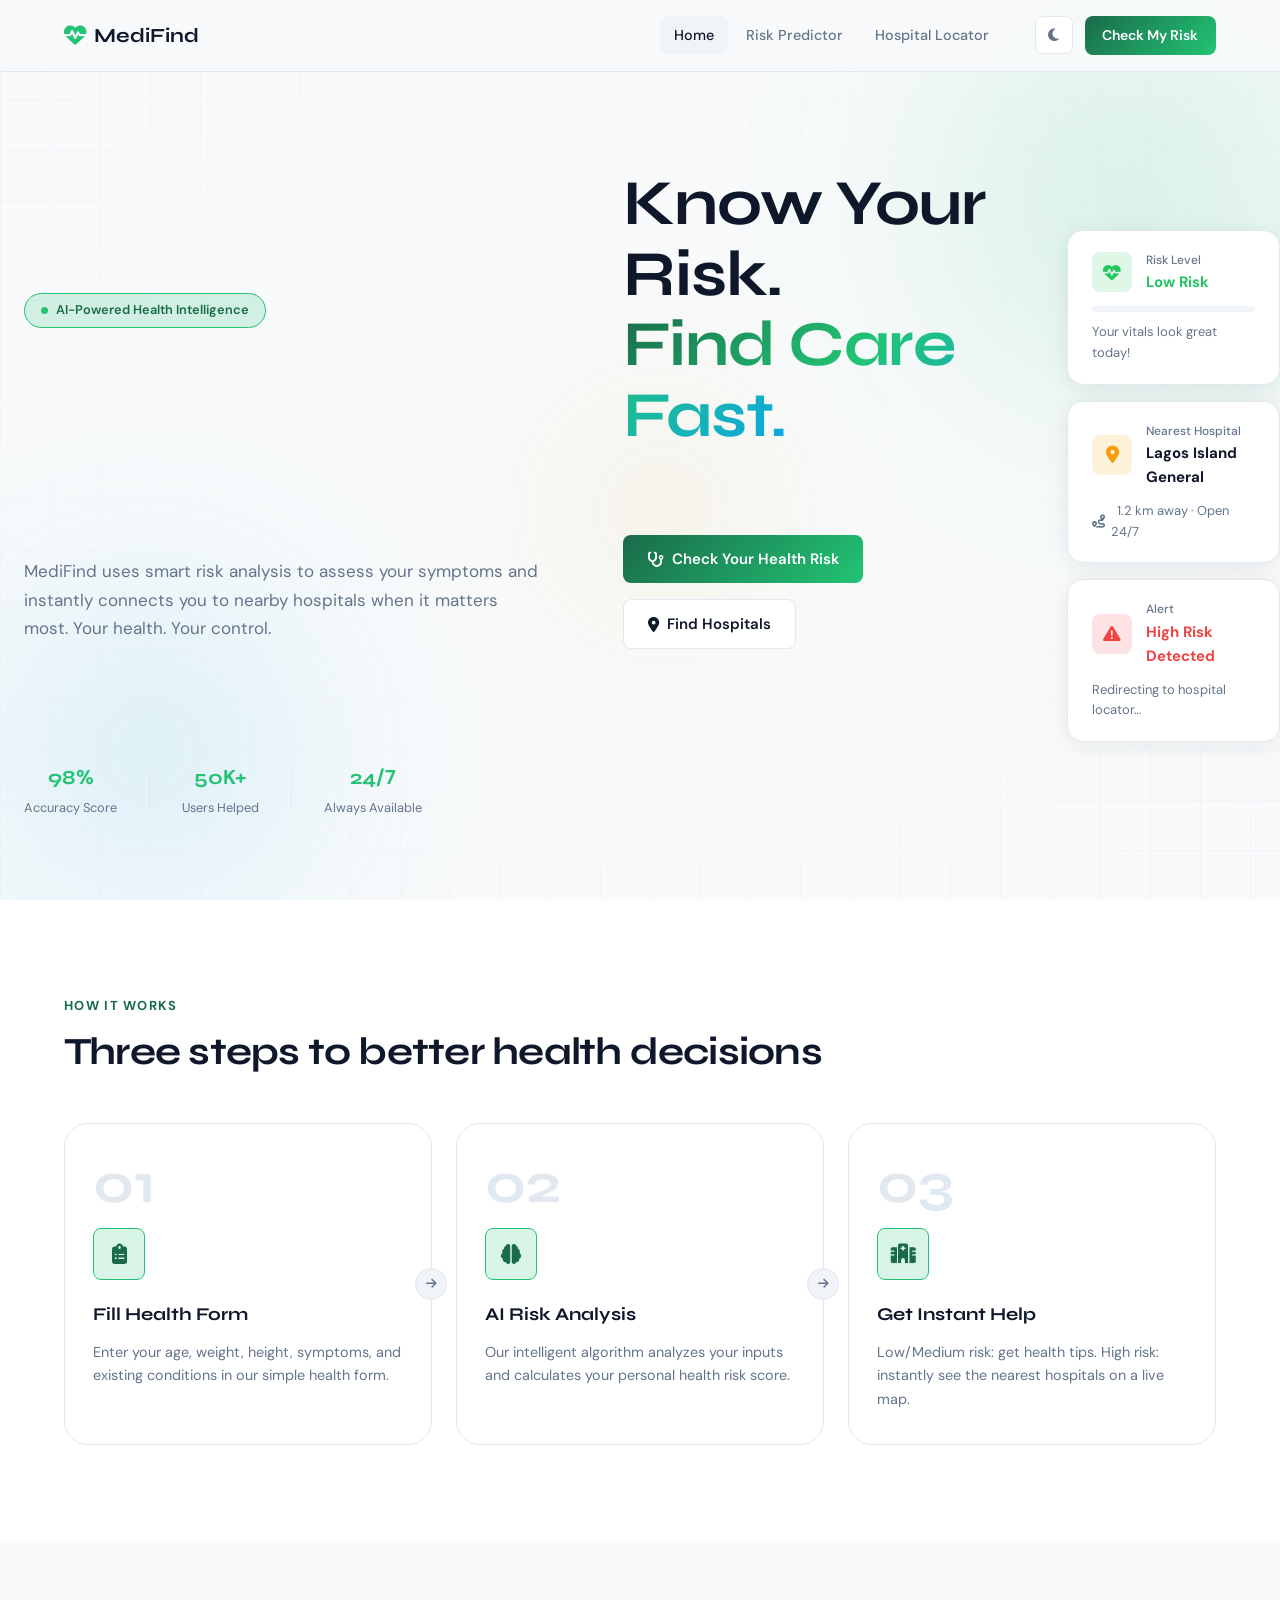
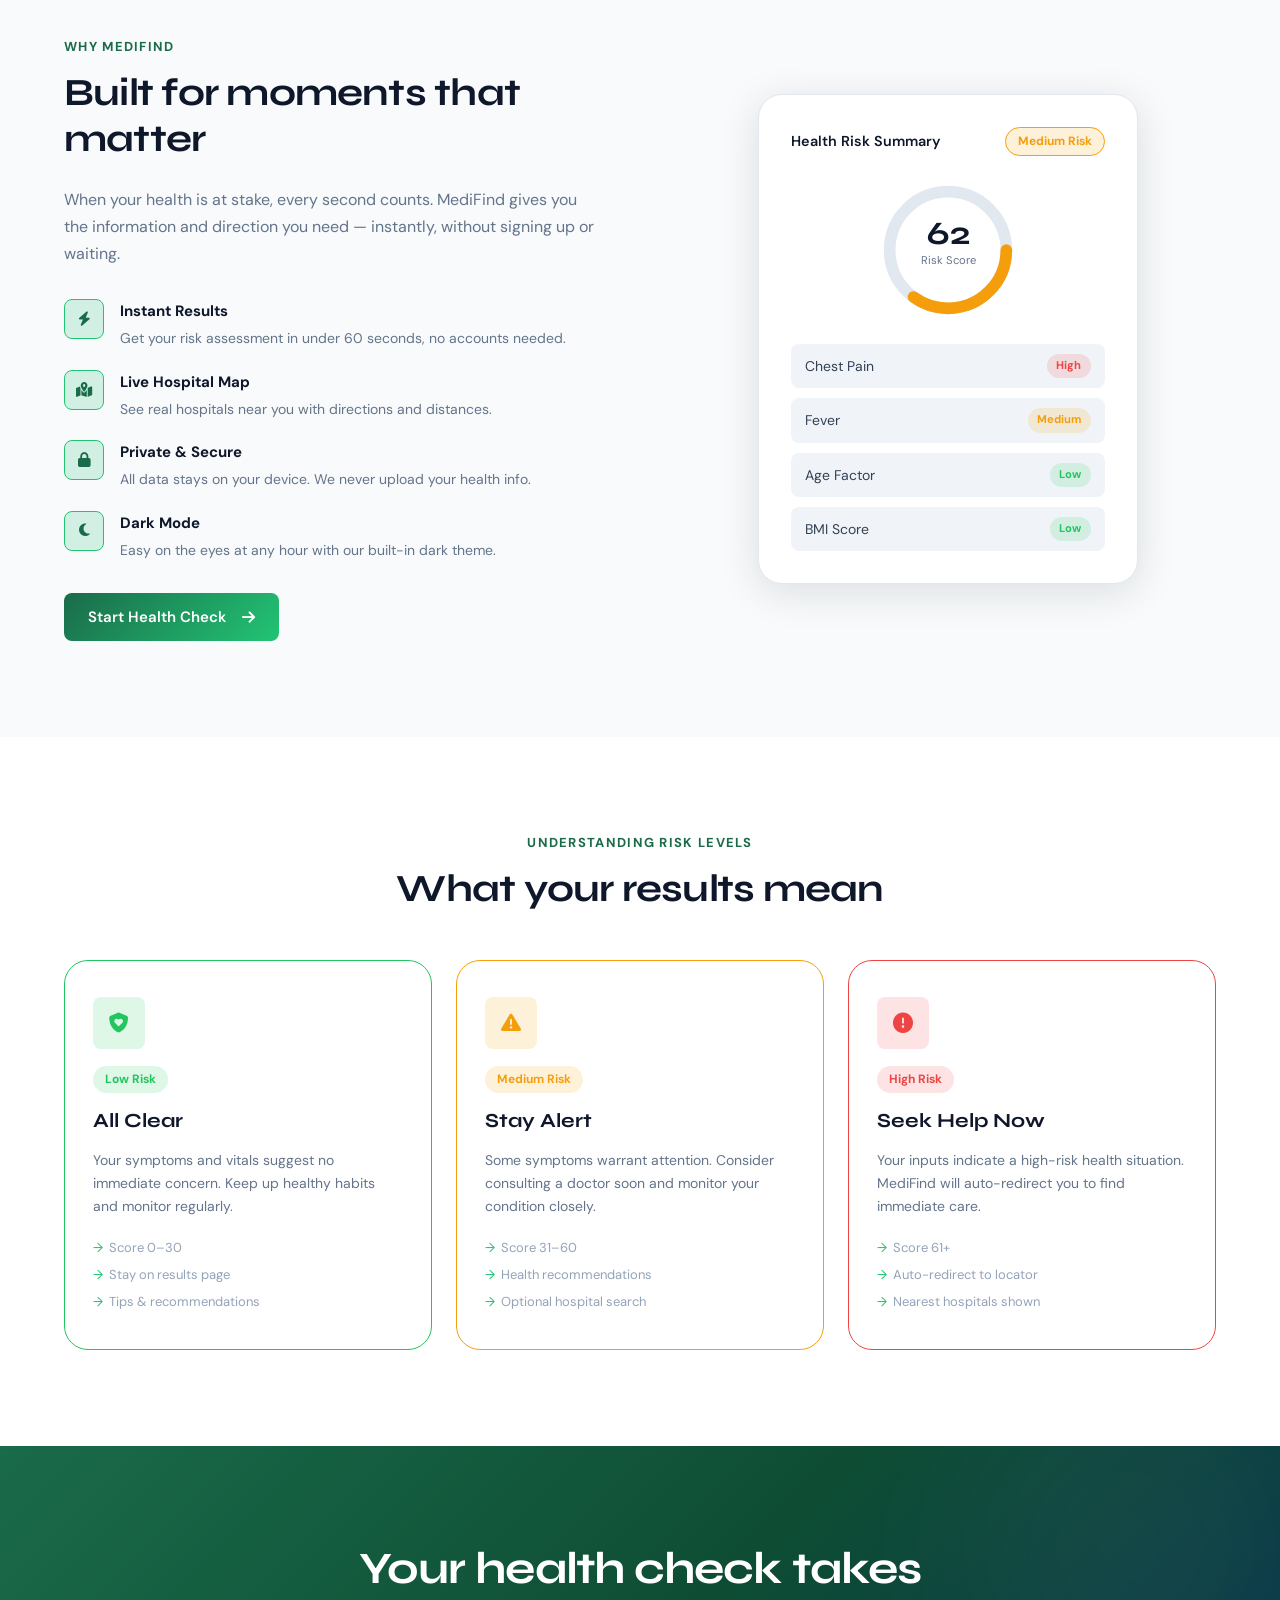
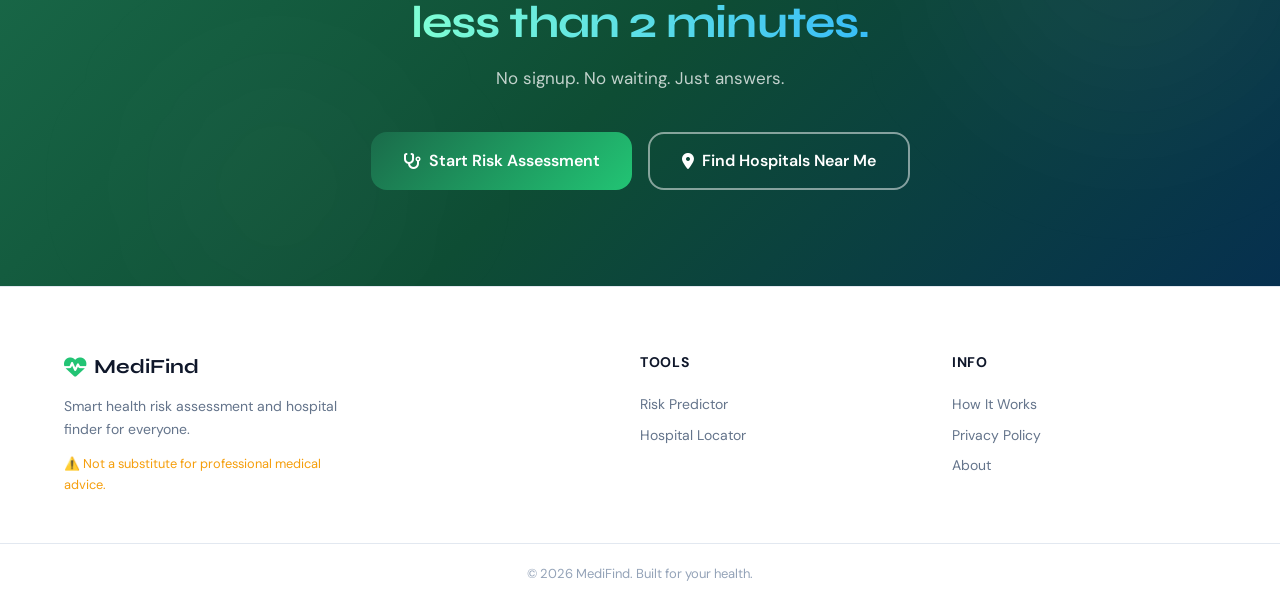
==== commit 297a5fd2: "fix: copyright year" ====
--- a/index.html
+++ b/index.html
@@ -333,7 +333,7 @@
       </div>
     </div>
     <div class="footer-bottom">
-      <p>© 2025 MediFind. Built for your health.</p>
+      <p>&copy; <span id="year"></span> MediFind. Built for your health.</p>
     </div>
   </footer>
 
